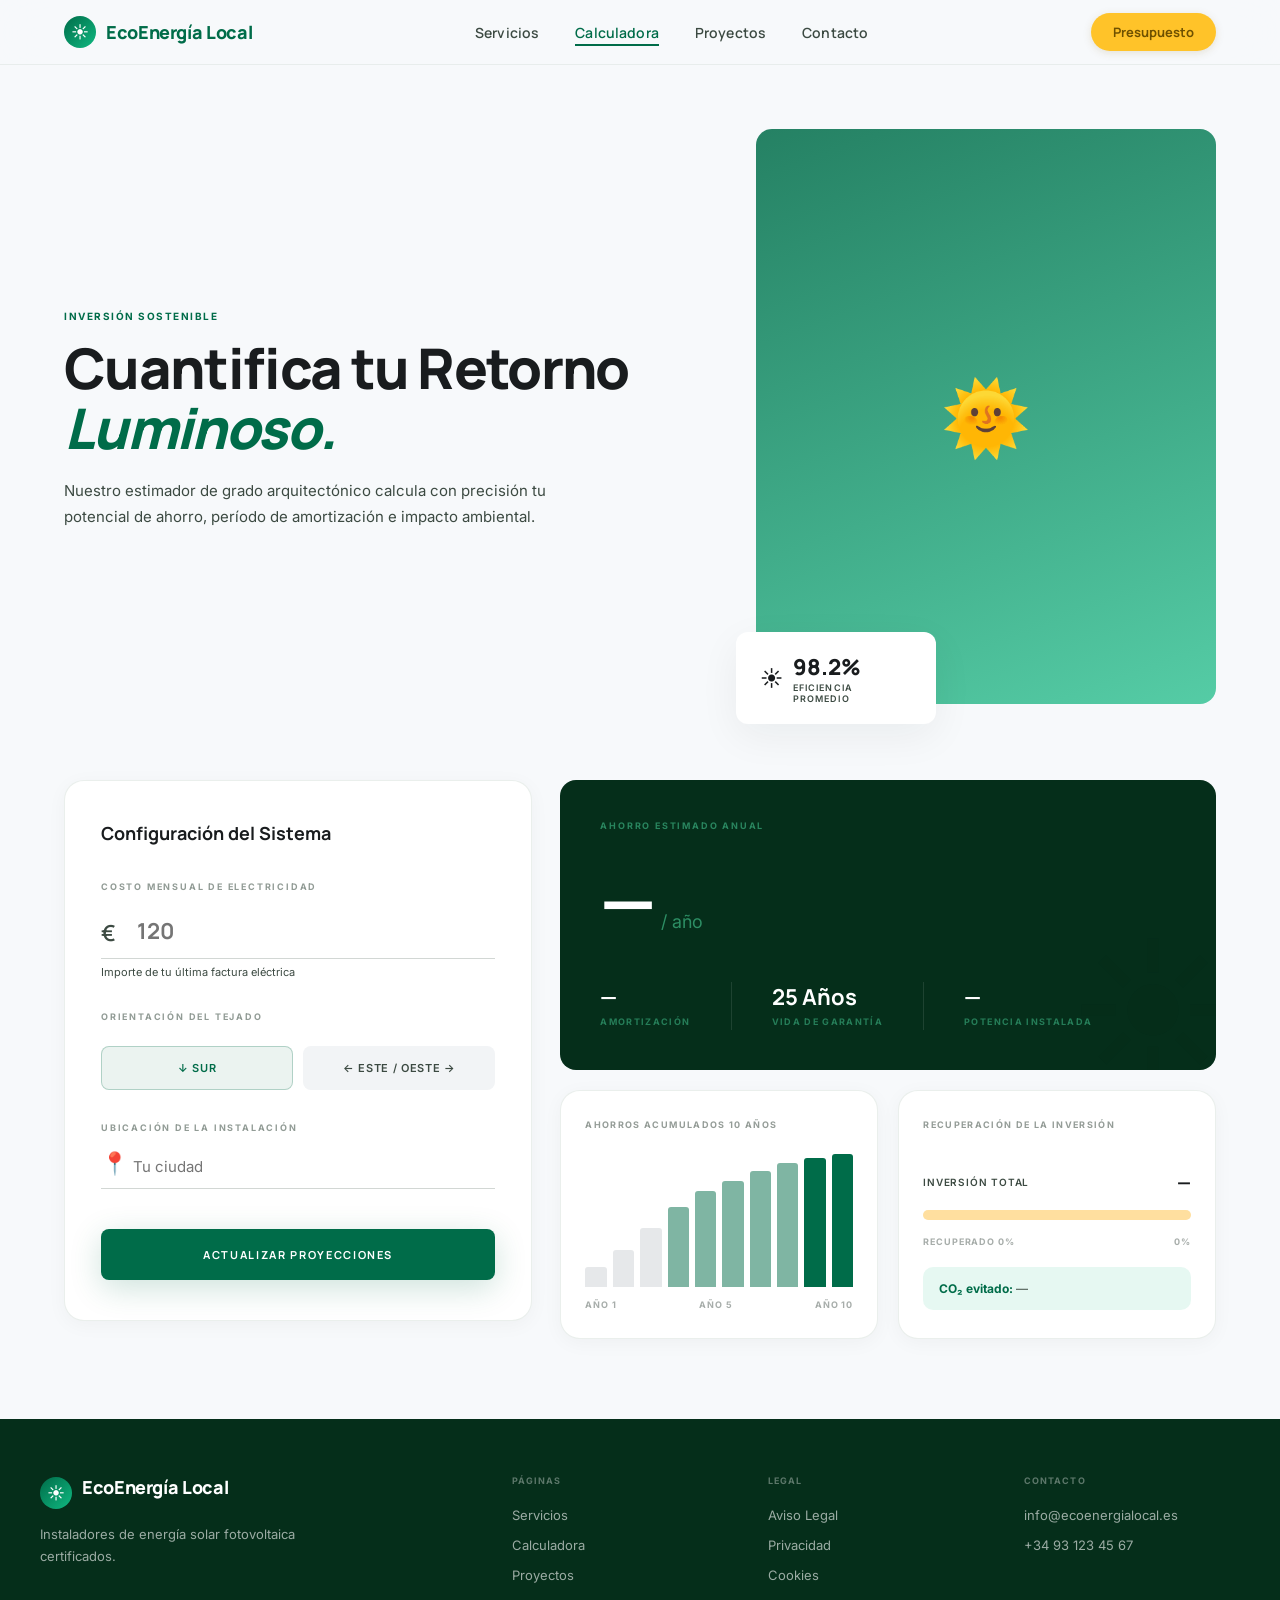
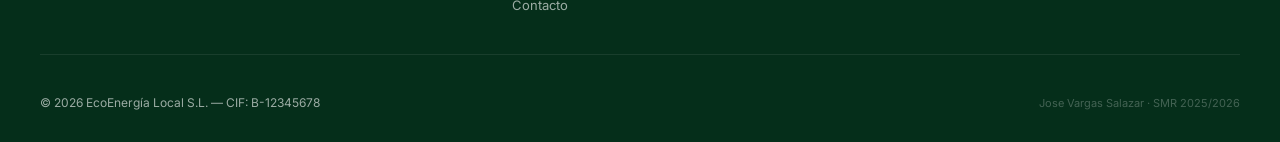
==== ecoenergia-web/calculadora.html @ 50f52f73 "Add files via upload" ====
<!DOCTYPE html>
<html lang="es">
<head>
  <meta charset="UTF-8" />
  <meta name="viewport" content="width=device-width, initial-scale=1.0" />
  <meta name="description" content="Calculadora de ahorro solar — EcoEnergía Local S.L." />
  <title>Calculadora | EcoEnergía Local S.L.</title>
  <link rel="preconnect" href="https://fonts.googleapis.com" />
  <link rel="preconnect" href="https://fonts.gstatic.com" crossorigin />
  <link href="https://fonts.googleapis.com/css2?family=Manrope:wght@300;400;600;700;800&family=Inter:wght@400;500;600;700&display=swap" rel="stylesheet" />
  <link rel="stylesheet" href="css/style.css" />
  <link rel="stylesheet" href="css/calculadora.css" />
</head>
<body>

<!-- NAVBAR -->
<nav class="navbar" id="navbar">
  <div class="navbar__inner">
    <a href="servicios.html" class="navbar__brand">
      <div class="navbar__logo">☀</div>
      <span class="brand-name">EcoEnergía Local</span>
    </a>
    <ul class="navbar__links">
      <li><a href="servicios.html">Servicios</a></li>
      <li><a href="calculadora.html" class="active">Calculadora</a></li>
      <li><a href="portfolio.html">Proyectos</a></li>
      <li><a href="contacto.html">Contacto</a></li>
    </ul>
    <a href="contacto.html" class="btn-nav-cta desktop">Presupuesto</a>
    <button class="navbar__burger" id="burgerBtn" aria-label="Abrir menú" aria-expanded="false">☰</button>
  </div>
  <div class="navbar__mobile" id="mobileMenu" aria-hidden="true">
    <a href="servicios.html">Servicios</a>
    <a href="calculadora.html" class="active">Calculadora</a>
    <a href="portfolio.html">Proyectos</a>
    <a href="contacto.html">Contacto</a>
    <a href="contacto.html" class="btn-nav-cta">Presupuesto</a>
  </div>
</nav>

<main>

  <!-- HERO EDITORIAL -->
  <header class="calc-hero">
    <div class="container">
      <div class="calc-hero__grid">
        <div class="calc-hero__text">
          <span class="eyebrow">Inversión Sostenible</span>
          <h1 class="calc-hero__title">
            Cuantifica tu Retorno
            <span class="calc-hero__accent">Luminoso.</span>
          </h1>
          <p class="calc-hero__sub">
            Nuestro estimador de grado arquitectónico calcula con precisión
            tu potencial de ahorro, período de amortización e impacto ambiental.
          </p>
        </div>
        <div class="calc-hero__visual">
          <div class="calc-hero__img" aria-label="Instalación solar" role="img">🌞</div>
          <div class="calc-hero__badge">
            <span class="calc-hero__badge-icon">☀</span>
            <div>
              <strong>98.2%</strong>
              <p>Eficiencia Promedio</p>
            </div>
          </div>
        </div>
      </div>
    </div>
  </header>

  <!-- BENTO GRID -->
  <section class="calc-section">
    <div class="container">
      <div class="calc-bento">

        <!-- FORMULARIO -->
        <div class="calc-form card">
          <h2 class="calc-form__title">Configuración del Sistema</h2>

          <div class="calc-field">
            <label class="calc-label" for="factura">Costo mensual de electricidad</label>
            <div class="calc-input-wrap">
              <span class="calc-prefix" aria-hidden="true">€</span>
              <input
                id="factura"
                type="number"
                inputmode="numeric"
                placeholder="120"
                min="10"
                class="calc-input calc-input--large"
                aria-describedby="factura-hint"
              />
            </div>
            <span id="factura-hint" class="calc-hint">Importe de tu última factura eléctrica</span>
          </div>

          <fieldset class="calc-fieldset">
            <legend class="calc-label">Orientación del tejado</legend>
            <div class="calc-orient">
              <button type="button" class="calc-orient__btn calc-orient__btn--active" data-orient="sur" aria-pressed="true">
                ↓ Sur
              </button>
              <button type="button" class="calc-orient__btn" data-orient="este-oeste" aria-pressed="false">
                ← Este / Oeste →
              </button>
            </div>
          </fieldset>

          <div class="calc-field">
            <label class="calc-label" for="ciudad">Ubicación de la instalación</label>
            <div class="calc-input-wrap">
              <span class="calc-prefix" aria-hidden="true">📍</span>
              <input
                id="ciudad"
                type="text"
                placeholder="Tu ciudad"
                class="calc-input"
              />
            </div>
          </div>

          <button type="button" class="calc-btn" id="calcBtn">
            Actualizar Proyecciones
          </button>
        </div>

        <!-- RESULTADOS -->
        <div class="calc-results">

          <!-- Métrica principal -->
          <div class="calc-metric" aria-live="polite" aria-label="Resultados del cálculo">
            <p class="calc-metric__label">Ahorro Estimado Anual</p>
            <div class="calc-metric__value">
              <span id="r-ahorro" class="calc-metric__num">—</span>
              <span class="calc-metric__unit">/ año</span>
            </div>
            <div class="calc-metric__stats">
              <div>
                <strong id="r-retorno">—</strong>
                <span>Amortización</span>
              </div>
              <div class="calc-metric__divider" aria-hidden="true"></div>
              <div>
                <strong>25 Años</strong>
                <span>Vida de Garantía</span>
              </div>
              <div class="calc-metric__divider" aria-hidden="true"></div>
              <div>
                <strong id="r-potencia">—</strong>
                <span>Potencia instalada</span>
              </div>
            </div>
            <span class="calc-metric__deco" aria-hidden="true">☀</span>
          </div>

          <!-- Gráfica de barras -->
          <div class="card calc-chart">
            <h3 class="calc-card-label">Ahorros acumulados 10 años</h3>
            <div class="calc-bars" id="calcBars" aria-label="Gráfico de ahorros en 10 años">
              <!-- JS genera las barras -->
            </div>
            <div class="calc-bars__axis" aria-hidden="true">
              <span>Año 1</span><span>Año 5</span><span>Año 10</span>
            </div>
          </div>

          <!-- ROI tracker -->
          <div class="card calc-roi">
            <h3 class="calc-card-label">Recuperación de la Inversión</h3>
            <div class="calc-roi__row">
              <span>Inversión Total</span>
              <strong id="r-inversion">—</strong>
            </div>
            <!-- Sunlight Progress Bar (DESIGN.md) -->
            <div class="calc-roi__track" role="progressbar" aria-valuenow="0" aria-valuemin="0" aria-valuemax="100" aria-label="Porcentaje de inversión recuperado">
              <div class="calc-roi__fill" id="roiFill"></div>
            </div>
            <div class="calc-roi__pcts">
              <span id="roiPctLabel">Recuperado 0%</span>
              <span id="roiPct">0%</span>
            </div>
            <div class="calc-roi__co2">
              <strong>CO₂ evitado: </strong>
              <span id="r-co2">—</span>
            </div>
          </div>

        </div><!-- /calc-results -->
      </div><!-- /calc-bento -->
    </div>
  </section>

</main>

<!-- FOOTER -->
<footer>
  <div class="footer__grid">
    <div class="footer__brand">
      <div style="display:flex;align-items:center;gap:10px;margin-bottom:12px">
        <div class="navbar__logo">☀</div>
        <span class="brand-name">EcoEnergía Local</span>
      </div>
      <p>Instaladores de energía solar fotovoltaica certificados.</p>
    </div>
    <div class="footer__col">
      <h4>Páginas</h4>
      <ul>
        <li><a href="servicios.html">Servicios</a></li>
        <li><a href="calculadora.html">Calculadora</a></li>
        <li><a href="portfolio.html">Proyectos</a></li>
        <li><a href="contacto.html">Contacto</a></li>
      </ul>
    </div>
    <div class="footer__col">
      <h4>Legal</h4>
      <ul>
        <li><a href="#">Aviso Legal</a></li>
        <li><a href="#">Privacidad</a></li>
        <li><a href="#">Cookies</a></li>
      </ul>
    </div>
    <div class="footer__col">
      <h4>Contacto</h4>
      <ul>
        <li><a href="mailto:info@ecoenergialocal.es">info@ecoenergialocal.es</a></li>
        <li><a href="tel:+34931234567">+34 93 123 45 67</a></li>
      </ul>
    </div>
  </div>
  <div class="footer__bottom">
    <p>© 2026 EcoEnergía Local S.L. — CIF: B-12345678</p>
    <span>Jose Vargas Salazar · SMR 2025/2026</span>
  </div>
</footer>

<script src="js/nav.js"></script>
<script src="js/calculadora.js"></script>
</body>
</html>
---- ecoenergia-web/css/style.css ----
/* =============================================================
   style.css — Sistema de diseño "Luminous Stewardship" (Stitch)
   EcoEnergía Local S.L. | Jose Vargas Salazar | SMR 2025/2026
   =============================================================

   TOKENS DE COLOR (lumina_terra/DESIGN.md)
   --primary:          #006c49   Verde corporativo
   --secondary:        #795900   Dorado oscuro
   --sec-cont:         #ffc329   Dorado CTA
   --on-sec-cont:      #6f5100
   --surface:          #f7f9fb   Fondo base
   --surf-low:         #f2f4f6
   --surf-cont:        #eceef0
   --surf-high:        #e6e8ea
   --surf-highest:     #e0e3e5
   --surf-white:       #ffffff
   --on-surface:       #191c1e   Texto (no negro puro)
   --on-surf-var:      #3c4a42
   --outline-var:      #bbcabf
   --outline:          #6c7a71
   --prim-cont:        #10b981
   --prim-dim:         #4edea3
   --sec-fixed:        #ffdf9f
   ============================================================= */

/* ── Reset ─────────────────────────────────────────────────── */
*, *::before, *::after { box-sizing: border-box; margin: 0; padding: 0; }
html { scroll-behavior: smooth; font-size: 16px; }
body {
  font-family: 'Inter', sans-serif;
  background: #f7f9fb;
  color: #191c1e;
  -webkit-font-smoothing: antialiased;
  overflow-x: hidden;
}
img  { display: block; max-width: 100%; }
a    { text-decoration: none; color: inherit; }
ul   { list-style: none; padding: 0; }
input, select, textarea, button { font-family: inherit; }
::selection { background: #6ffbbe; color: #002113; }
:focus-visible { outline: 2px solid #006c49; outline-offset: 3px; border-radius: 4px; }

/* ── Variables globales ────────────────────────────────────── */
:root {
  --primary:      #006c49;
  --prim-dim:     #4edea3;
  --prim-cont:    #10b981;
  --prim-fixed:   #6ffbbe;
  --on-primary:   #ffffff;
  --secondary:    #795900;
  --sec-cont:     #ffc329;
  --sec-fixed:    #ffdf9f;
  --on-sec-cont:  #6f5100;
  --surface:      #f7f9fb;
  --surf-low:     #f2f4f6;
  --surf-cont:    #eceef0;
  --surf-high:    #e6e8ea;
  --surf-highest: #e0e3e5;
  --surf-white:   #ffffff;
  --on-surface:   #191c1e;
  --on-surf-var:  #3c4a42;
  --outline-var:  #bbcabf;
  --outline:      #6c7a71;
  --hero-dark:    #052e1a;
  --r-sm:   4px;
  --r-md:   8px;
  --r-lg:  12px;
  --r-xl:  16px;
  --r-2xl: 20px;
  --r-pill: 9999px;
  --shadow-card:  0 4px 20px rgba(25,28,30,.04);
  --shadow-float: 0 12px 40px rgba(25,28,30,.06);
  --shadow-hero:  0 32px 80px rgba(0,0,0,.12);
  --shadow-prim:  0 8px 32px rgba(0,108,73,.20);
  --transition:   0.25s cubic-bezier(.4,0,.2,1);
}

/* ── Tipografía ─────────────────────────────────────────────── */
h1, h2, h3, h4, .brand-name, .font-headline {
  font-family: 'Manrope', sans-serif;
}

/* ── Layout ─────────────────────────────────────────────────── */
.container {
  max-width: 1200px;
  margin: 0 auto;
  padding: 0 24px;
}

/* ── NAVBAR ─────────────────────────────────────────────────── */
.navbar {
  position: sticky;
  top: 0;
  z-index: 100;
  background: rgba(247,249,251,.90);
  backdrop-filter: blur(20px);
  -webkit-backdrop-filter: blur(20px);
  border-bottom: 1px solid rgba(187,202,191,.25);
}

.navbar__inner {
  display: flex;
  align-items: center;
  justify-content: space-between;
  height: 64px;
  max-width: 1200px;
  margin: 0 auto;
  padding: 0 24px;
}

.navbar__brand {
  display: flex;
  align-items: center;
  gap: 10px;
  text-decoration: none;
}

.navbar__logo {
  width: 32px; height: 32px;
  border-radius: 50%;
  background: linear-gradient(135deg, var(--primary), var(--prim-cont));
  display: flex; align-items: center; justify-content: center;
  font-size: 17px; color: #fff;
}

.brand-name {
  font-size: 18px;
  font-weight: 800;
  color: var(--primary);
  letter-spacing: -0.02em;
}

.navbar__links {
  display: flex;
  align-items: center;
  gap: 36px;
}

.navbar__links a {
  font-family: 'Manrope', sans-serif;
  font-size: 14px;
  font-weight: 600;
  color: var(--on-surf-var);
  letter-spacing: .01em;
  padding-bottom: 2px;
  border-bottom: 2px solid transparent;
  transition: color var(--transition), border-color var(--transition);
}

.navbar__links a:hover,
.navbar__links a.active {
  color: var(--primary);
  border-bottom-color: var(--primary);
}

.btn-nav-cta {
  background: var(--sec-cont);
  color: var(--on-sec-cont);
  border: none;
  border-radius: var(--r-pill);
  padding: 10px 22px;
  font-family: 'Manrope', sans-serif;
  font-weight: 700;
  font-size: 13px;
  cursor: pointer;
  box-shadow: 0 2px 8px rgba(121,89,0,.15);
  transition: box-shadow var(--transition), transform var(--transition);
}

.btn-nav-cta:hover {
  box-shadow: 0 4px 16px rgba(121,89,0,.25);
  transform: translateY(-1px);
}

/* Hamburguesa mobile */
.navbar__burger {
  display: none;
  background: none;
  border: none;
  cursor: pointer;
  font-size: 28px;
  color: var(--primary);
  padding: 4px;
  line-height: 1;
}

.navbar__mobile {
  display: none;
  flex-direction: column;
  gap: 4px;
  padding: 12px 24px 16px;
  background: var(--surf-white);
  border-top: 1px solid rgba(187,202,191,.25);
}

.navbar__mobile a {
  font-family: 'Manrope', sans-serif;
  font-size: 15px;
  font-weight: 600;
  color: var(--on-surface);
  padding: 12px 8px;
  border-radius: var(--r-md);
  transition: background var(--transition), color var(--transition);
}

.navbar__mobile a:hover,
.navbar__mobile a.active {
  background: rgba(0,108,73,.07);
  color: var(--primary);
}

.navbar__mobile .btn-nav-cta {
  margin-top: 8px;
  text-align: center;
}

/* ── FOOTER ─────────────────────────────────────────────────── */
footer {
  background: var(--hero-dark);
  color: rgba(255,255,255,.6);
  padding: 56px 24px 32px;
}

.footer__grid {
  display: grid;
  grid-template-columns: 2fr 1fr 1fr 1fr;
  gap: 40px;
  max-width: 1200px;
  margin: 0 auto 40px;
  padding-bottom: 40px;
  border-bottom: 1px solid rgba(255,255,255,.08);
}

.footer__brand .brand-name { color: #fff; margin-bottom: 12px; }
.footer__brand p { font-size: 13px; line-height: 1.7; max-width: 280px; }

.footer__col h4 {
  font-family: 'Inter', sans-serif;
  font-size: 9px;
  font-weight: 700;
  letter-spacing: .12em;
  text-transform: uppercase;
  color: rgba(255,255,255,.35);
  margin-bottom: 18px;
}

.footer__col ul { display: flex; flex-direction: column; gap: 10px; }

.footer__col ul a {
  font-size: 13px;
  color: rgba(255,255,255,.6);
  transition: color var(--transition);
}

.footer__col ul a:hover { color: var(--sec-cont); }

.footer__bottom {
  display: flex;
  justify-content: space-between;
  align-items: center;
  flex-wrap: wrap;
  gap: 8px;
  max-width: 1200px;
  margin: 0 auto;
}

.footer__bottom p  { font-size: 12px; }
.footer__bottom span { font-size: 11px; color: rgba(255,255,255,.25); }

/* ── BOTONES GLOBALES ────────────────────────────────────────── */
.btn-primary {
  display: inline-flex;
  align-items: center;
  gap: 8px;
  background: var(--primary);
  color: var(--on-primary);
  border: none;
  border-radius: var(--r-pill);
  padding: 16px 36px;
  font-family: 'Manrope', sans-serif;
  font-weight: 700;
  font-size: 14px;
  cursor: pointer;
  box-shadow: var(--shadow-prim);
  transition: background var(--transition), transform var(--transition), box-shadow var(--transition);
  text-decoration: none;
}

.btn-primary:hover {
  background: var(--prim-dim);
  color: var(--on-surface);
  transform: translateY(-2px);
  box-shadow: 0 12px 40px rgba(0,108,73,.3);
}

.btn-outline {
  display: inline-flex;
  align-items: center;
  gap: 8px;
  background: transparent;
  color: var(--primary);
  border: 2px solid var(--primary);
  border-radius: var(--r-pill);
  padding: 14px 32px;
  font-family: 'Manrope', sans-serif;
  font-weight: 700;
  font-size: 14px;
  cursor: pointer;
  transition: background var(--transition), color var(--transition);
  text-decoration: none;
}

.btn-outline:hover {
  background: rgba(0,108,73,.08);
}

/* ── EYEBROW LABEL ───────────────────────────────────────────── */
.eyebrow {
  display: inline-block;
  font-family: 'Inter', sans-serif;
  font-size: 10px;
  font-weight: 700;
  letter-spacing: .15em;
  text-transform: uppercase;
  color: var(--primary);
  margin-bottom: 16px;
}

/* ── SECCIÓN TÍTULO ─────────────────────────────────────────── */
.section-title {
  font-family: 'Manrope', sans-serif;
  font-weight: 800;
  font-size: clamp(1.8rem, 4vw, 2.8rem);
  color: var(--on-surface);
  letter-spacing: -0.03em;
  line-height: 1.08;
  margin-bottom: 16px;
}

.section-sub {
  font-family: 'Inter', sans-serif;
  font-size: 15px;
  color: var(--on-surf-var);
  line-height: 1.7;
  max-width: 560px;
}

/* ── GRID RESPONSIVE GENÉRICO ───────────────────────────────── */
/* 1 col → 2 col → 3 col  */
.grid-auto {
  display: grid;
  grid-template-columns: repeat(auto-fit, minmax(280px, 1fr));
  gap: 28px;
}

/* ── CARD BASE ──────────────────────────────────────────────── */
.card {
  background: var(--surf-white);
  border-radius: var(--r-2xl);
  border: 1px solid rgba(187,202,191,.3);
  box-shadow: var(--shadow-card);
  transition: box-shadow var(--transition), transform var(--transition);
}

.card:hover {
  box-shadow: var(--shadow-float);
  transform: translateY(-4px);
}

/* ── RESPONSIVE ─────────────────────────────────────────────── */
@media (max-width: 768px) {
  .navbar__links  { display: none; }
  .btn-nav-cta.desktop { display: none; }
  .navbar__burger { display: flex; }

  .footer__grid {
    grid-template-columns: 1fr 1fr;
    gap: 32px;
  }

  .footer__bottom {
    flex-direction: column;
    text-align: center;
  }
}

@media (max-width: 480px) {
  .footer__grid { grid-template-columns: 1fr; }
}
---- ecoenergia-web/css/calculadora.css ----
/* ==========================================================
   calculadora.css
   ========================================================== */

/* ── HERO ─────────────────────────────────────────────────── */
.calc-hero {
  padding: 64px 0 48px;
  background: var(--surface);
}

.calc-hero__grid {
  display: grid;
  grid-template-columns: 7fr 5fr;
  gap: 48px;
  align-items: center;
}

.calc-hero__title {
  font-family: 'Manrope', sans-serif;
  font-weight: 800;
  font-size: clamp(2rem, 5vw, 3.5rem);
  color: var(--on-surface);
  line-height: 1.08;
  letter-spacing: -.03em;
  margin-bottom: 20px;
}

.calc-hero__accent {
  color: var(--primary);
  font-style: italic;
  display: block;
}

.calc-hero__sub {
  font-size: 15px;
  color: var(--on-surf-var);
  line-height: 1.7;
  max-width: 520px;
}

.calc-hero__visual { position: relative; }

.calc-hero__img {
  aspect-ratio: 4/5;
  border-radius: var(--r-xl);
  background: linear-gradient(160deg, rgba(0,108,73,.85), rgba(16,185,129,.7));
  display: flex; align-items: center; justify-content: center;
  font-size: 72px;
  overflow: hidden;
}

.calc-hero__badge {
  position: absolute;
  bottom: -20px; left: -20px;
  background: var(--surf-white);
  border-radius: var(--r-lg);
  padding: 20px 24px;
  box-shadow: var(--shadow-float);
  display: flex; gap: 10px; align-items: center;
  max-width: 200px;
}

.calc-hero__badge-icon { font-size: 22px; }

.calc-hero__badge strong {
  font-family: 'Manrope', sans-serif;
  font-size: 22px;
  font-weight: 800;
  color: var(--on-surface);
  display: block;
}

.calc-hero__badge p {
  font-size: 9px;
  text-transform: uppercase;
  letter-spacing: .12em;
  color: var(--on-surf-var);
  font-weight: 600;
  font-family: 'Inter', sans-serif;
}

/* ── BENTO SECTION ────────────────────────────────────────── */
.calc-section {
  padding: 0 0 80px;
  background: var(--surface);
}

.calc-bento {
  display: grid;
  grid-template-columns: 5fr 7fr;
  gap: 28px;
  align-items: start;
  padding-top: 28px;
}

/* ── FORMULARIO ───────────────────────────────────────────── */
.calc-form {
  padding: 40px 36px;
}

.calc-form__title {
  font-family: 'Manrope', sans-serif;
  font-size: 18px;
  font-weight: 700;
  color: var(--on-surface);
  margin-bottom: 36px;
}

/* Campos */
.calc-field { margin-bottom: 32px; }

.calc-label {
  display: block;
  font-family: 'Inter', sans-serif;
  font-size: 9px;
  font-weight: 700;
  letter-spacing: .2em;
  text-transform: uppercase;
  color: rgba(108,122,113,.75);
  margin-bottom: 12px;
}

.calc-input-wrap {
  position: relative;
  border-bottom: 1px solid rgba(108,122,113,.3);
  transition: border-color var(--transition);
}

.calc-input-wrap:focus-within { border-bottom-color: var(--primary); }

.calc-prefix {
  position: absolute;
  left: 0; bottom: 10px;
  font-size: 22px;
  color: var(--on-surf-var);
  font-family: 'Manrope', sans-serif;
  font-weight: 600;
  pointer-events: none;
}

.calc-input {
  width: 100%;
  background: transparent;
  border: none;
  padding: 12px 8px 12px 32px;
  font-family: 'Inter', sans-serif;
  font-size: 15px;
  color: var(--on-surface);
  outline: none;
}

.calc-input--large {
  font-family: 'Manrope', sans-serif;
  font-size: 22px;
  font-weight: 700;
  padding-left: 36px;
}

.calc-hint {
  font-size: 11px;
  color: var(--on-surf-var);
  margin-top: 6px;
  display: block;
  font-family: 'Inter', sans-serif;
}

/* Orientación */
.calc-fieldset {
  border: none;
  padding: 0;
  margin-bottom: 32px;
}

.calc-orient {
  display: grid;
  grid-template-columns: 1fr 1fr;
  gap: 10px;
  margin-top: 12px;
}

.calc-orient__btn {
  padding: 14px 8px;
  border-radius: var(--r-md);
  cursor: pointer;
  font-family: 'Inter', sans-serif;
  font-weight: 600;
  font-size: 11px;
  letter-spacing: .06em;
  text-transform: uppercase;
  background: var(--surf-low);
  color: var(--on-surf-var);
  border: 1px solid transparent;
  transition: all var(--transition);
}

.calc-orient__btn--active,
.calc-orient__btn[aria-pressed="true"] {
  background: rgba(0,108,73,.08);
  color: var(--primary);
  border-color: rgba(0,108,73,.25);
}

.calc-orient__btn:hover:not(.calc-orient__btn--active) {
  background: var(--surf-high);
}

/* Botón calcular */
.calc-btn {
  width: 100%;
  background: var(--primary);
  color: var(--on-primary);
  border: none;
  border-radius: var(--r-md);
  padding: 18px;
  font-family: 'Manrope', sans-serif;
  font-weight: 700;
  font-size: 11px;
  letter-spacing: .15em;
  text-transform: uppercase;
  cursor: pointer;
  box-shadow: var(--shadow-prim);
  transition: background var(--transition), transform var(--transition);
  margin-top: 8px;
}

.calc-btn:hover {
  background: var(--prim-dim);
  color: var(--on-surface);
  transform: translateY(-1px);
}

/* ── RESULTADOS ───────────────────────────────────────────── */
.calc-results {
  display: grid;
  grid-template-columns: 1fr 1fr;
  gap: 20px;
}

/* Métrica principal — fondo oscuro */
.calc-metric {
  grid-column: 1 / -1;
  background: var(--hero-dark);
  border-radius: var(--r-xl);
  padding: 40px;
  position: relative;
  overflow: hidden;
  min-height: 240px;
}

.calc-metric__label {
  font-family: 'Inter', sans-serif;
  font-size: 9px;
  font-weight: 700;
  letter-spacing: .2em;
  text-transform: uppercase;
  color: rgba(78,222,163,.5);
  margin-bottom: 20px;
}

.calc-metric__value {
  display: flex;
  align-items: baseline;
  gap: 8px;
  margin-bottom: 32px;
}

.calc-metric__num {
  font-family: 'Manrope', sans-serif;
  font-weight: 800;
  font-size: clamp(2.8rem, 6vw, 4.5rem);
  color: #fff;
  letter-spacing: -.04em;
  transition: all .4s ease;
}

.calc-metric__unit {
  font-size: 18px;
  color: rgba(78,222,163,.55);
  font-family: 'Inter', sans-serif;
}

.calc-metric__stats {
  display: flex;
  gap: 40px;
  flex-wrap: wrap;
}

.calc-metric__stats > div {
  display: flex;
  flex-direction: column;
  gap: 4px;
}

.calc-metric__stats strong {
  font-family: 'Manrope', sans-serif;
  font-weight: 700;
  font-size: 22px;
  color: #fff;
  transition: all .4s ease;
}

.calc-metric__stats span {
  font-family: 'Inter', sans-serif;
  font-size: 9px;
  font-weight: 700;
  letter-spacing: .15em;
  text-transform: uppercase;
  color: rgba(78,222,163,.45);
}

.calc-metric__divider {
  width: 1px;
  height: 48px;
  background: rgba(255,255,255,.1);
  align-self: center;
}

.calc-metric__deco {
  position: absolute;
  right: -20px; bottom: -20px;
  font-size: 160px;
  opacity: .04;
  pointer-events: none;
  line-height: 1;
}

/* Tarjeta label reutilizable */
.calc-card-label {
  font-family: 'Inter', sans-serif;
  font-size: 9px;
  font-weight: 700;
  letter-spacing: .15em;
  text-transform: uppercase;
  color: rgba(60,74,66,.55);
  margin-bottom: 24px;
}

/* Gráfica de barras */
.calc-chart {
  padding: 28px 24px;
  display: flex;
  flex-direction: column;
}

.calc-bars {
  display: flex;
  align-items: flex-end;
  gap: 6px;
  height: 120px;
  margin-bottom: 12px;
  flex: 1;
}

.calc-bars__bar {
  flex: 1;
  border-radius: 3px 3px 0 0;
  transition: height .5s ease, background .3s ease;
  align-self: flex-end;
  background: var(--surf-high);
}

.calc-bars__bar--mid  { background: rgba(0,108,73,.5); }
.calc-bars__bar--full { background: var(--primary); }

.calc-bars__axis {
  display: flex;
  justify-content: space-between;
  font-family: 'Inter', sans-serif;
  font-size: 9px;
  font-weight: 700;
  text-transform: uppercase;
  letter-spacing: .1em;
  color: rgba(60,74,66,.45);
}

/* ROI tracker */
.calc-roi {
  padding: 28px 24px;
  display: flex;
  flex-direction: column;
  gap: 16px;
}

.calc-roi__row {
  display: flex;
  justify-content: space-between;
  align-items: center;
}

.calc-roi__row span {
  font-family: 'Inter', sans-serif;
  font-size: 10px;
  font-weight: 600;
  text-transform: uppercase;
  letter-spacing: .08em;
  color: var(--on-surf-var);
}

.calc-roi__row strong {
  font-family: 'Manrope', sans-serif;
  font-size: 18px;
  font-weight: 800;
  color: var(--on-surface);
  transition: all .4s ease;
}

/* Sunlight Progress Bar (DESIGN.md) */
.calc-roi__track {
  height: 10px;
  background: var(--sec-fixed);   /* #ffdf9f — track */
  border-radius: 9999px;
  overflow: hidden;
}

.calc-roi__fill {
  height: 100%;
  width: 0%;
  background: var(--secondary);   /* #795900 — progress */
  border-radius: 9999px;
  box-shadow: 0 0 8px rgba(121,89,0,.5);
  transition: width .8s ease;
}

.calc-roi__pcts {
  display: flex;
  justify-content: space-between;
  font-family: 'Inter', sans-serif;
  font-size: 9px;
  font-weight: 700;
  text-transform: uppercase;
  letter-spacing: .1em;
  color: rgba(60,74,66,.45);
}

.calc-roi__co2 {
  background: rgba(16,185,129,.1);
  border-radius: 10px;
  padding: 14px 16px;
  font-family: 'Inter', sans-serif;
  font-size: 12px;
  color: var(--on-surf-var);
  margin-top: 4px;
}

.calc-roi__co2 strong { color: var(--primary); }

/* ── RESPONSIVE ───────────────────────────────────────────── */
@media (max-width: 1024px) {
  .calc-bento { grid-template-columns: 1fr; }
}

@media (max-width: 900px) {
  .calc-hero__grid { grid-template-columns: 1fr; }
  .calc-hero__badge { position: static; margin-top: 20px; max-width: 100%; }
}

@media (max-width: 600px) {
  .calc-results { grid-template-columns: 1fr; }
  .calc-metric  { grid-column: 1; }
  .calc-metric__stats { gap: 20px; }
  .calc-metric__divider { display: none; }
}
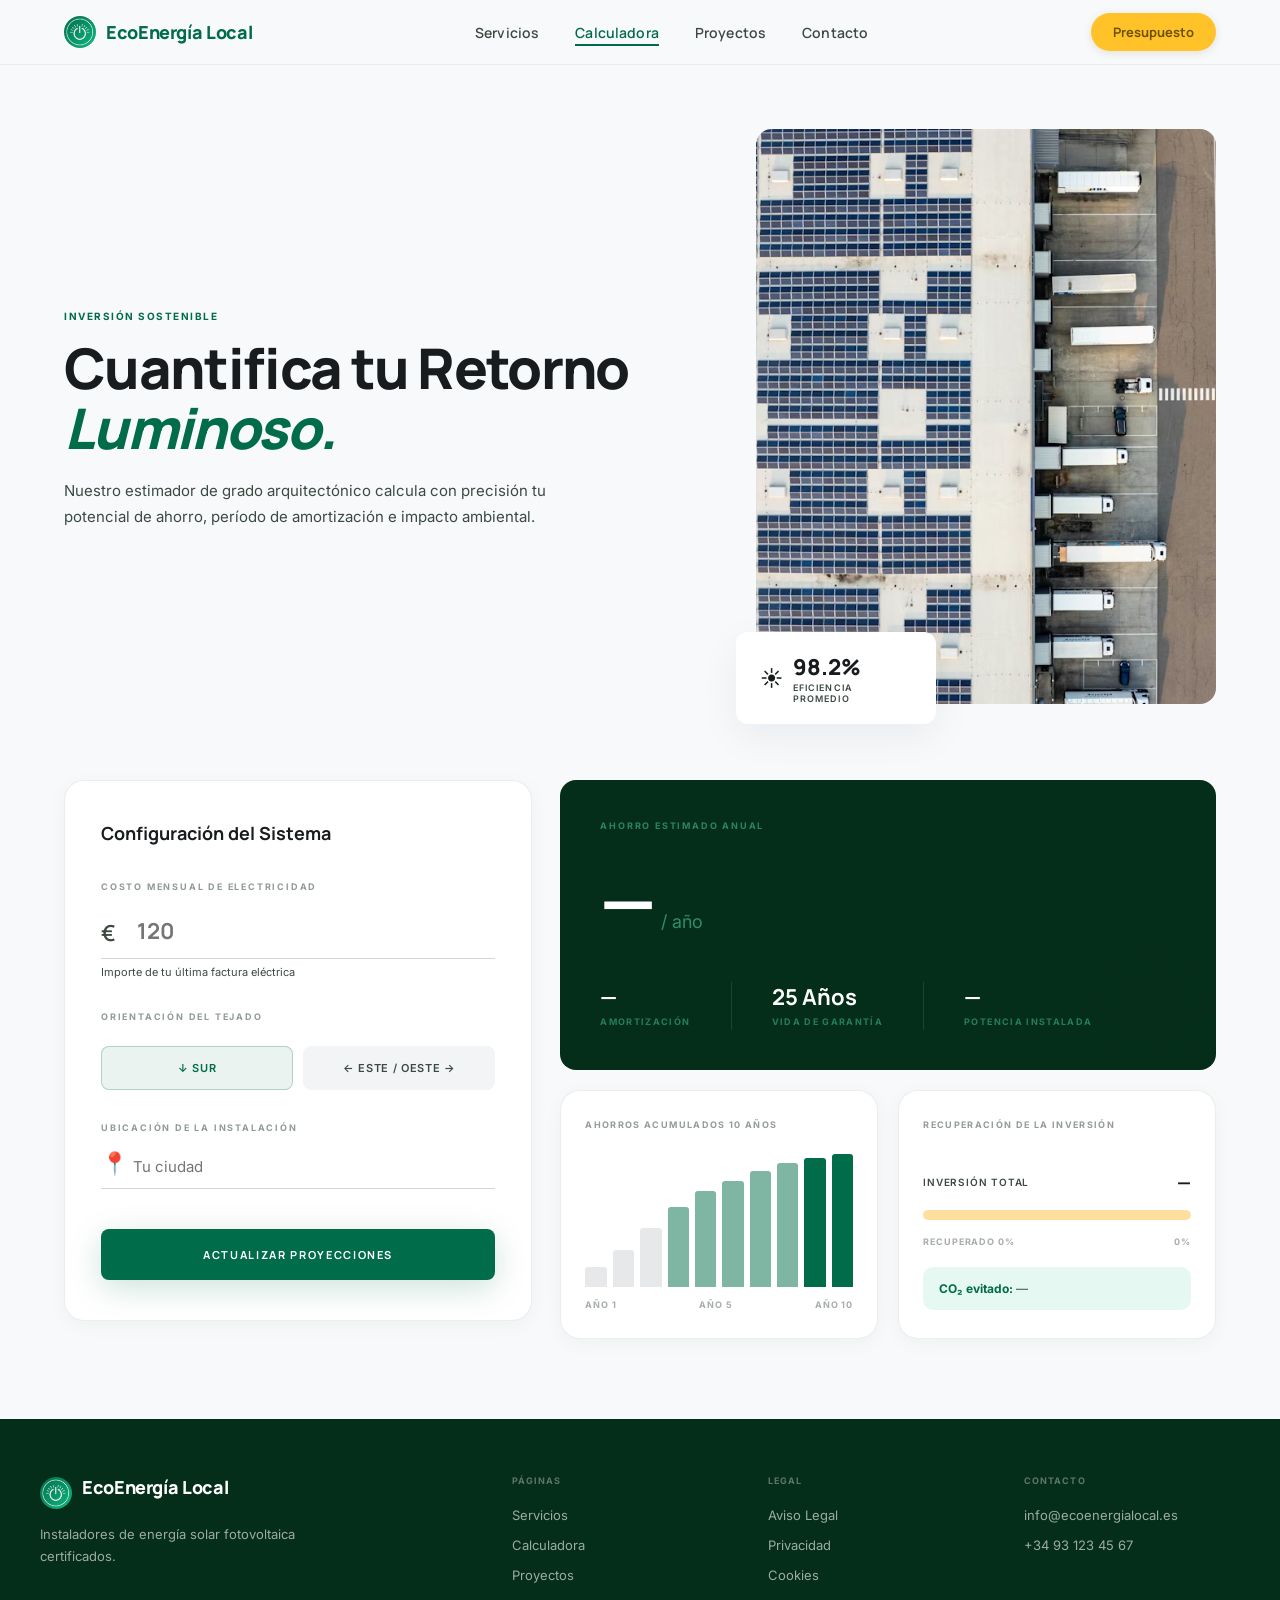
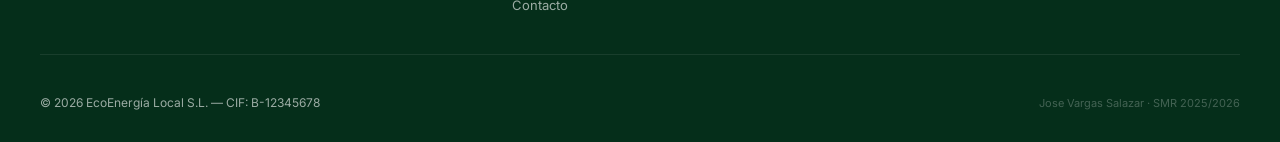
==== commit 2c8a474e: "Add files via upload" ====
--- a/ecoenergia-web/calculadora.html
+++ b/ecoenergia-web/calculadora.html
@@ -15,22 +15,23 @@
 
 <!-- NAVBAR -->
 <nav class="navbar" id="navbar">
+  <input type="checkbox" id="menu-toggle">
   <div class="navbar__inner">
-    <a href="servicios.html" class="navbar__brand">
-      <div class="navbar__logo">☀</div>
+    <a href="index.html" class="navbar__brand">
+      <div class="navbar__logo"><img src="img/logo.png" alt=""></div>
       <span class="brand-name">EcoEnergía Local</span>
     </a>
     <ul class="navbar__links">
-      <li><a href="servicios.html">Servicios</a></li>
+      <li><a href="index.html">Servicios</a></li>
       <li><a href="calculadora.html" class="active">Calculadora</a></li>
       <li><a href="portfolio.html">Proyectos</a></li>
       <li><a href="contacto.html">Contacto</a></li>
     </ul>
     <a href="contacto.html" class="btn-nav-cta desktop">Presupuesto</a>
-    <button class="navbar__burger" id="burgerBtn" aria-label="Abrir menú" aria-expanded="false">☰</button>
+    <label for="menu-toggle" class="navbar__burger" aria-label="Abrir menú">☰</label>
   </div>
   <div class="navbar__mobile" id="mobileMenu" aria-hidden="true">
-    <a href="servicios.html">Servicios</a>
+    <a href="index.html">Servicios</a>
     <a href="calculadora.html" class="active">Calculadora</a>
     <a href="portfolio.html">Proyectos</a>
     <a href="contacto.html">Contacto</a>
@@ -56,7 +57,7 @@
           </p>
         </div>
         <div class="calc-hero__visual">
-          <div class="calc-hero__img" aria-label="Instalación solar" role="img">🌞</div>
+          <div class="calc-hero__img" aria-label="Instalación solar" role="img"><img src="img/calculadora.avif" alt=""></div>
           <div class="calc-hero__badge">
             <span class="calc-hero__badge-icon">☀</span>
             <div>
@@ -198,7 +199,7 @@
   <div class="footer__grid">
     <div class="footer__brand">
       <div style="display:flex;align-items:center;gap:10px;margin-bottom:12px">
-        <div class="navbar__logo">☀</div>
+        <div class="navbar__logo"><img src="img/logo.png" alt=""></div>
         <span class="brand-name">EcoEnergía Local</span>
       </div>
       <p>Instaladores de energía solar fotovoltaica certificados.</p>
@@ -206,7 +207,7 @@
     <div class="footer__col">
       <h4>Páginas</h4>
       <ul>
-        <li><a href="servicios.html">Servicios</a></li>
+        <li><a href="index.html">Servicios</a></li>
         <li><a href="calculadora.html">Calculadora</a></li>
         <li><a href="portfolio.html">Proyectos</a></li>
         <li><a href="contacto.html">Contacto</a></li>
@@ -234,7 +235,6 @@
   </div>
 </footer>
 
-<script src="js/nav.js"></script>
 <script src="js/calculadora.js"></script>
 </body>
 </html>
--- a/ecoenergia-web/css/style.css
+++ b/ecoenergia-web/css/style.css
@@ -172,11 +172,10 @@
   transform: translateY(-1px);
 }
 
-/* Hamburguesa mobile */
+/* Hamburguesa mobile - CSS ONLY */
+#menu-toggle { display: none; }
 .navbar__burger {
   display: none;
-  background: none;
-  border: none;
   cursor: pointer;
   font-size: 28px;
   color: var(--primary);
@@ -191,6 +190,10 @@
   padding: 12px 24px 16px;
   background: var(--surf-white);
   border-top: 1px solid rgba(187,202,191,.25);
+}
+
+#menu-toggle:checked ~ .navbar__mobile {
+  display: flex;
 }
 
 .navbar__mobile a {
@@ -346,11 +349,23 @@
 }
 
 /* ── GRID RESPONSIVE GENÉRICO ───────────────────────────────── */
-/* 1 col → 2 col → 3 col  */
-.grid-auto {
+/* 1 col móvil -> 3 col escritorio  */
+.grid-responsive {
   display: grid;
-  grid-template-columns: repeat(auto-fit, minmax(280px, 1fr));
+  grid-template-columns: 1fr;
   gap: 28px;
+}
+
+@media (min-width: 768px) {
+  .grid-responsive {
+    grid-template-columns: repeat(2, 1fr);
+  }
+}
+
+@media (min-width: 1024px) {
+  .grid-responsive {
+    grid-template-columns: repeat(3, 1fr);
+  }
 }
 
 /* ── CARD BASE ──────────────────────────────────────────────── */
